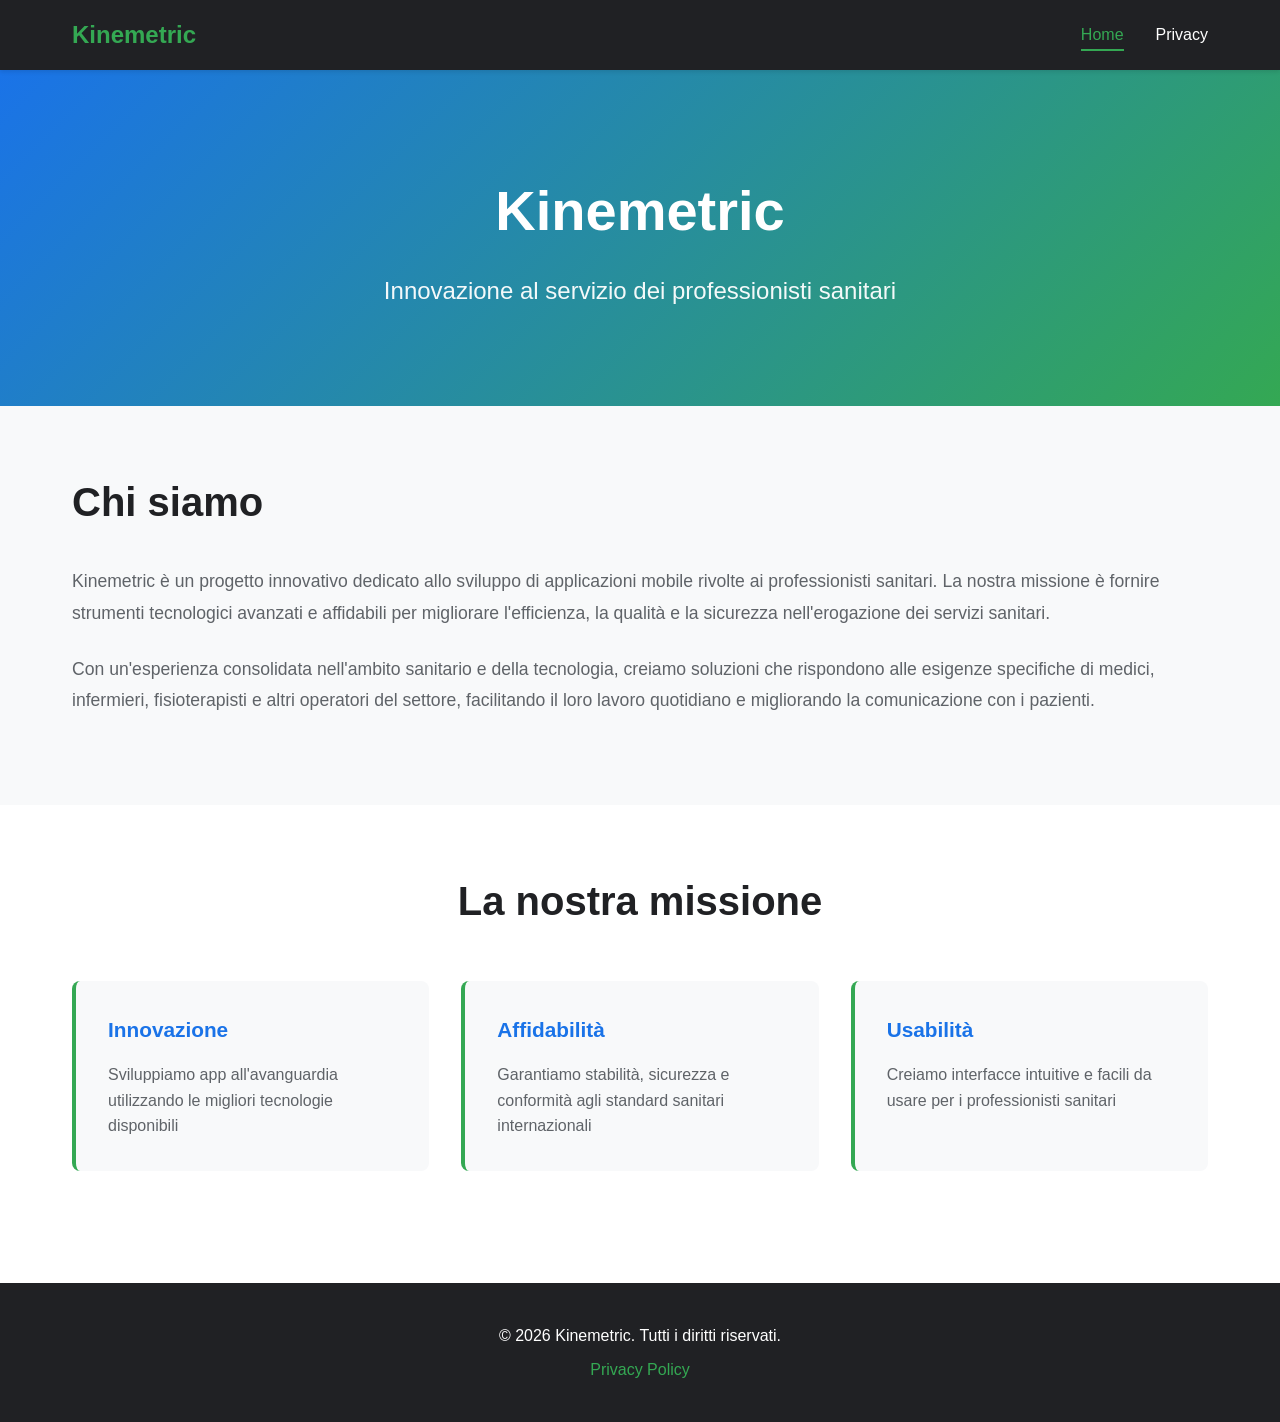
==== index.html @ 4ff31b41 "Initial commit: Kinemetric website with Home and Privacy pages" ====
<!DOCTYPE html>
<html lang="it">
<head>
    <meta charset="UTF-8">
    <meta name="viewport" content="width=device-width, initial-scale=1.0">
    <title>Kinemetric - App per professionisti sanitari</title>
    <link rel="stylesheet" href="style.css">
</head>
<body>
    <nav class="navbar">
        <div class="nav-container">
            <a href="index.html" class="logo">Kinemetric</a>
            <ul class="nav-menu">
                <li><a href="index.html" class="active">Home</a></li>
                <li><a href="privacy.html">Privacy</a></li>
            </ul>
        </div>
    </nav>

    <main>
        <section class="hero">
            <div class="hero-content">
                <h1>Kinemetric</h1>
                <p class="subtitle">Innovazione al servizio dei professionisti sanitari</p>
            </div>
        </section>

        <section class="about">
            <div class="container">
                <h2>Chi siamo</h2>
                <p>
                    Kinemetric è un progetto innovativo dedicato allo sviluppo di applicazioni mobile 
                    rivolte ai professionisti sanitari. La nostra missione è fornire strumenti tecnologici 
                    avanzati e affidabili per migliorare l'efficienza, la qualità e la sicurezza 
                    nell'erogazione dei servizi sanitari.
                </p>
                <p>
                    Con un'esperienza consolidata nell'ambito sanitario e della tecnologia, 
                    creiamo soluzioni che rispondono alle esigenze specifiche di medici, infermieri, 
                    fisioterapisti e altri operatori del settore, facilitando il loro lavoro quotidiano 
                    e migliorando la comunicazione con i pazienti.
                </p>
            </div>
        </section>

        <section class="mission">
            <div class="container">
                <h2>La nostra missione</h2>
                <div class="mission-grid">
                    <div class="mission-card">
                        <h3>Innovazione</h3>
                        <p>Sviluppiamo app all'avanguardia utilizzando le migliori tecnologie disponibili</p>
                    </div>
                    <div class="mission-card">
                        <h3>Affidabilità</h3>
                        <p>Garantiamo stabilità, sicurezza e conformità agli standard sanitari internazionali</p>
                    </div>
                    <div class="mission-card">
                        <h3>Usabilità</h3>
                        <p>Creiamo interfacce intuitive e facili da usare per i professionisti sanitari</p>
                    </div>
                </div>
            </div>
        </section>
    </main>

    <footer>
        <p>&copy; 2026 Kinemetric. Tutti i diritti riservati.</p>
        <p><a href="privacy.html">Privacy Policy</a></p>
    </footer>
</body>
</html>
---- style.css ----
* {
    margin: 0;
    padding: 0;
    box-sizing: border-box;
}

:root {
    --primary-color: #1a73e8;
    --secondary-color: #34a853;
    --dark-color: #202124;
    --light-color: #f8f9fa;
    --text-color: #202124;
    --border-color: #dadce0;
}

body {
    font-family: -apple-system, BlinkMacSystemFont, 'Segoe UI', Roboto, 'Helvetica Neue', Arial, sans-serif;
    color: var(--text-color);
    line-height: 1.6;
    background-color: #ffffff;
}

/* Navigation */
.navbar {
    background-color: var(--dark-color);
    padding: 1rem 0;
    position: sticky;
    top: 0;
    z-index: 100;
    box-shadow: 0 2px 4px rgba(0, 0, 0, 0.1);
}

.nav-container {
    max-width: 1200px;
    margin: 0 auto;
    padding: 0 2rem;
    display: flex;
    justify-content: space-between;
    align-items: center;
}

.logo {
    font-size: 1.5rem;
    font-weight: bold;
    color: var(--secondary-color);
    text-decoration: none;
    transition: color 0.3s ease;
}

.logo:hover {
    color: #2d8659;
}

.nav-menu {
    display: flex;
    list-style: none;
    gap: 2rem;
}

.nav-menu a {
    color: #ffffff;
    text-decoration: none;
    font-weight: 500;
    transition: color 0.3s ease;
    position: relative;
}

.nav-menu a:hover,
.nav-menu a.active {
    color: var(--secondary-color);
}

.nav-menu a.active::after {
    content: '';
    position: absolute;
    bottom: -0.5rem;
    left: 0;
    right: 0;
    height: 2px;
    background-color: var(--secondary-color);
}

/* Main content */
main {
    min-height: calc(100vh - 200px);
}

.container {
    max-width: 1200px;
    margin: 0 auto;
    padding: 0 2rem;
}

/* Hero section */
.hero {
    background: linear-gradient(135deg, var(--primary-color) 0%, var(--secondary-color) 100%);
    color: white;
    padding: 6rem 2rem;
    text-align: center;
}

.hero-content h1 {
    font-size: 3.5rem;
    margin-bottom: 1rem;
    font-weight: 700;
}

.subtitle {
    font-size: 1.5rem;
    font-weight: 300;
    opacity: 0.95;
}

/* About section */
.about {
    padding: 4rem 0;
    background-color: var(--light-color);
}

.about h2,
.mission h2,
.privacy-container h1 {
    font-size: 2.5rem;
    margin-bottom: 2rem;
    color: var(--dark-color);
}

.about p {
    font-size: 1.1rem;
    margin-bottom: 1.5rem;
    line-height: 1.8;
    color: #5f6368;
}

/* Mission section */
.mission {
    padding: 4rem 0;
    background-color: #ffffff;
}

.mission h2 {
    text-align: center;
}

.mission-grid {
    display: grid;
    grid-template-columns: repeat(auto-fit, minmax(300px, 1fr));
    gap: 2rem;
    margin-top: 3rem;
}

.mission-card {
    background-color: var(--light-color);
    padding: 2rem;
    border-radius: 8px;
    border-left: 4px solid var(--secondary-color);
    transition: transform 0.3s ease, box-shadow 0.3s ease;
}

.mission-card:hover {
    transform: translateY(-5px);
    box-shadow: 0 8px 16px rgba(0, 0, 0, 0.1);
}

.mission-card h3 {
    color: var(--primary-color);
    margin-bottom: 1rem;
    font-size: 1.3rem;
}

.mission-card p {
    color: #5f6368;
    line-height: 1.6;
}

/* Privacy section */
.privacy-container {
    padding: 3rem 0;
    background-color: var(--light-color);
}

.privacy-container .container {
    background-color: white;
    padding: 3rem;
    border-radius: 8px;
    box-shadow: 0 2px 8px rgba(0, 0, 0, 0.05);
}

.privacy-container h1 {
    color: var(--primary-color);
    margin-bottom: 0.5rem;
}

.last-updated {
    color: #5f6368;
    font-size: 0.95rem;
    margin-bottom: 2rem;
    font-style: italic;
}

.privacy-container h2 {
    font-size: 1.5rem;
    color: var(--dark-color);
    margin-top: 2rem;
    margin-bottom: 1rem;
    border-bottom: 2px solid var(--border-color);
    padding-bottom: 0.5rem;
}

.privacy-container h3 {
    font-size: 1.1rem;
    color: var(--primary-color);
    margin-top: 1.5rem;
    margin-bottom: 0.75rem;
}

.privacy-container p {
    margin-bottom: 1rem;
    color: #5f6368;
    line-height: 1.8;
}

.privacy-container ul,
.privacy-container ol {
    margin-left: 2rem;
    margin-bottom: 1.5rem;
}

.privacy-container li {
    margin-bottom: 0.75rem;
    color: #5f6368;
    line-height: 1.6;
}

.privacy-footer {
    margin-top: 3rem;
    padding-top: 2rem;
    border-top: 2px solid var(--border-color);
}

.privacy-footer a {
    color: var(--primary-color);
    text-decoration: none;
    font-weight: 500;
    transition: color 0.3s ease;
}

.privacy-footer a:hover {
    color: var(--secondary-color);
}

/* Footer */
footer {
    background-color: var(--dark-color);
    color: #ffffff;
    text-align: center;
    padding: 2rem;
    margin-top: 3rem;
}

footer p {
    margin: 0.5rem 0;
}

footer a {
    color: var(--secondary-color);
    text-decoration: none;
    transition: color 0.3s ease;
}

footer a:hover {
    color: #2d8659;
}

/* Responsive */
@media (max-width: 768px) {
    .nav-menu {
        gap: 1rem;
    }

    .hero-content h1 {
        font-size: 2.5rem;
    }

    .subtitle {
        font-size: 1.1rem;
    }

    .about h2,
    .mission h2,
    .privacy-container h1 {
        font-size: 1.8rem;
    }

    .mission-grid {
        grid-template-columns: 1fr;
    }

    .privacy-container .container {
        padding: 2rem 1rem;
    }

    .container {
        padding: 0 1rem;
    }
}

@media (max-width: 480px) {
    .nav-container {
        padding: 0 1rem;
    }

    .logo {
        font-size: 1.2rem;
    }

    .nav-menu {
        gap: 0.5rem;
    }

    .nav-menu a {
        font-size: 0.9rem;
    }

    .hero-content h1 {
        font-size: 2rem;
    }

    .subtitle {
        font-size: 1rem;
    }

    .about h2,
    .mission h2,
    .privacy-container h1 {
        font-size: 1.5rem;
    }
}
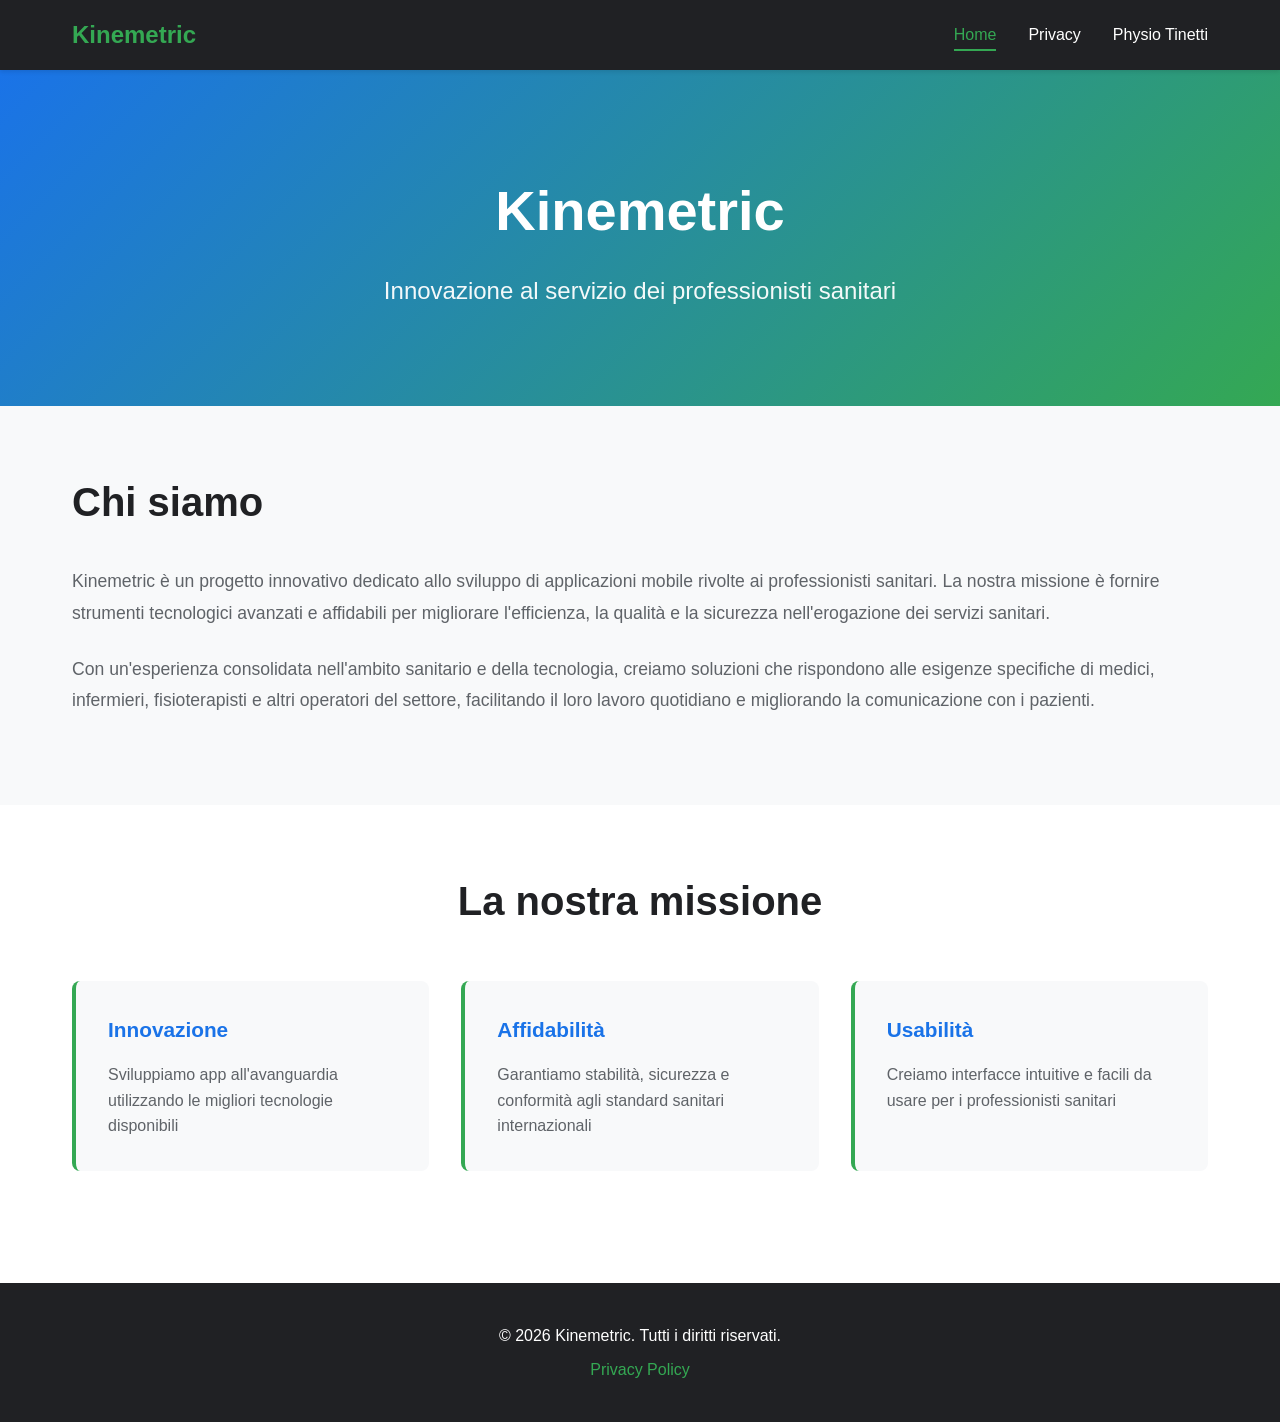
==== commit a040c2f4: "Add Physio Tinetti page and nav link" ====
--- a/index.html
+++ b/index.html
@@ -13,6 +13,7 @@
             <ul class="nav-menu">
                 <li><a href="index.html" class="active">Home</a></li>
                 <li><a href="privacy.html">Privacy</a></li>
+                <li><a href="physio-tinetti.html">Physio Tinetti</a></li>
             </ul>
         </div>
     </nav>
